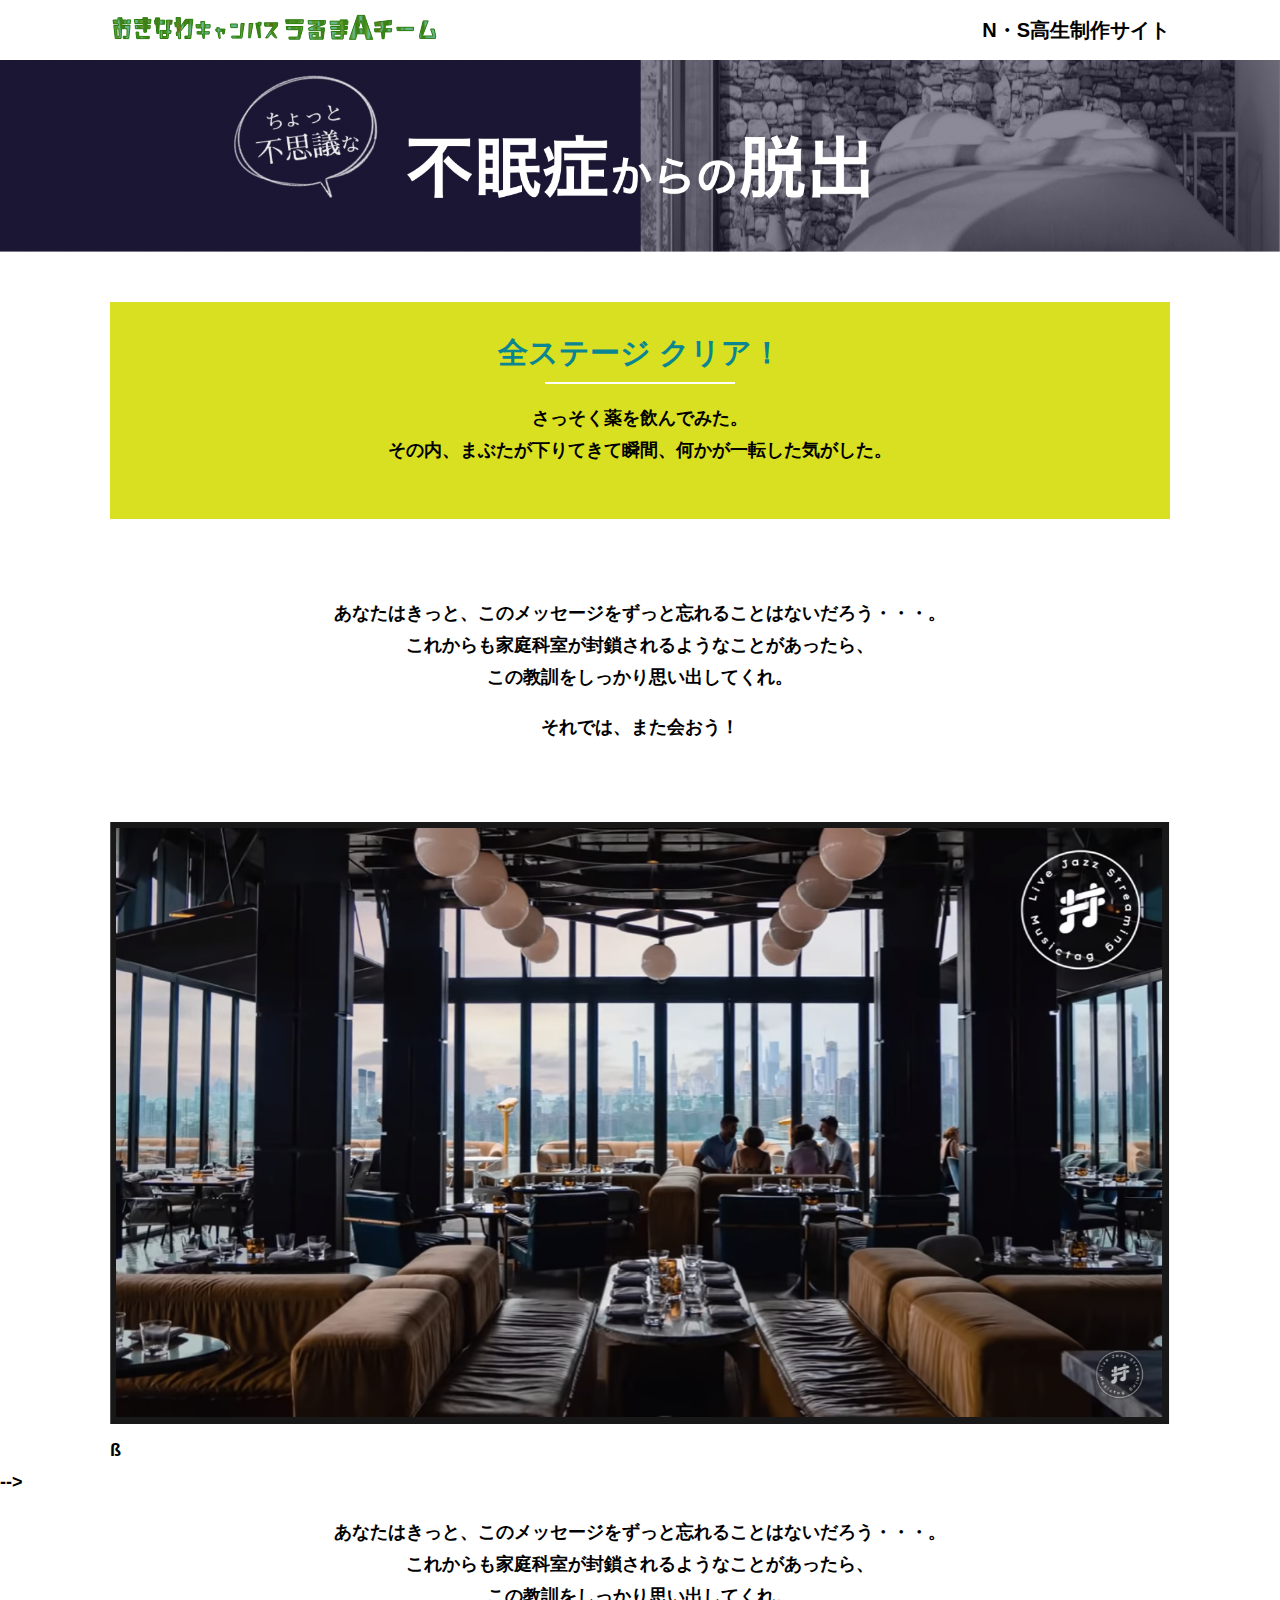
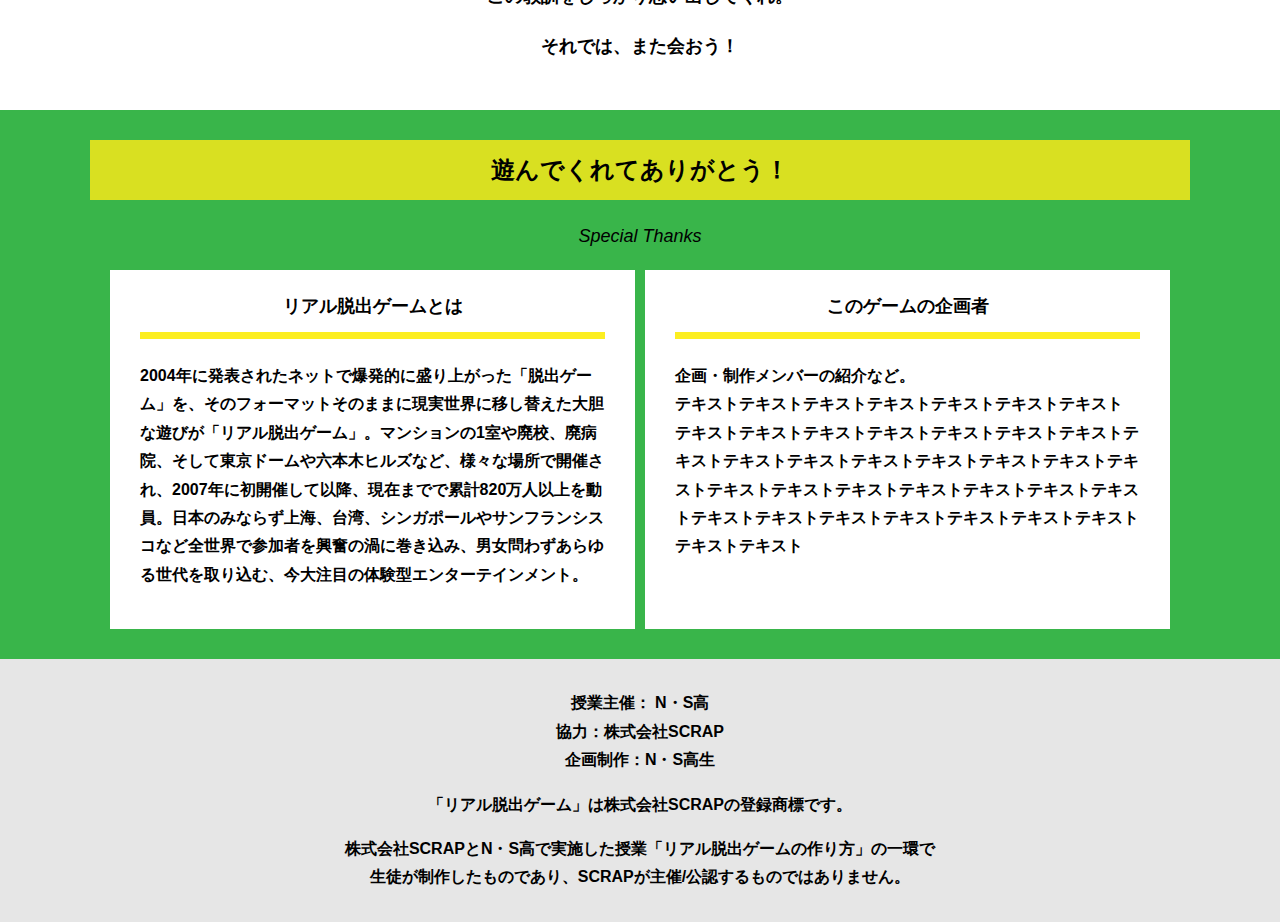
==== final.html @ 761018d3 "Update final.html" ====
<!DOCTYPE html>
<html lang="ja">
<head>
  <meta charset="UTF-8">
  <meta http-equiv="X-UA-Compatible" content="IE=edge">
  <meta name="viewport" content="width=device-width, initial-scale=1.0">
  <title>不眠症からの脱出 │ Project N</title>
  <link rel="stylesheet" href="assets/css/normalize.css">
  <link rel="stylesheet" href="assets/css/style.css">
</head>
<body>
  <header class="header">
    <div class="container">
      <div class="header__logo"><img src="assets/images/logo.svg" alt="チームロゴ"></div>
      <div class="header__name">N・S高生制作サイト</div>
    </div>
  </header>
  <main class="main final-page">
    <!-- タイトルエリア　ここから -->
    <h1 class="main-title"><img src="assets/images/header10.png" alt="封鎖された家庭科室からの脱出"></h1>
    <!-- タイトルエリア　ここまで -->
    <section class="section">
      <div class="container">
        <div class="box bg-color--subcolor">
          <h2 class="section-title--border">全ステージ クリア！</h2>
          <p class="text-center">さっそく薬を飲んでみた。<br>
            その内、まぶたが下りてきて瞬間、何かが一転した気がした。</p>
        </div>
      </div>
    </section>
    <section class="section">
        <p class="text-center">あなたはきっと、このメッセージをずっと忘れることはないだろう・・・。<br>
          これからも家庭科室が封鎖されるようなことがあったら、<br>
          この教訓をしっかり思い出してくれ。</p>
        <p class="text-center">それでは、また会おう！</p>
    </section>
    <section class="section">
      <div class="container">
          <figure class="image__container">
             <img src="assets/images/stage.png" alt="">
          </figure>

<!--  YouTube貼り付け
            <div class="youtube__container">
              <div class="youtube">
                <iframe width="560" height="315" src="https://www.youtube.com/embed/IRyJe-0Uie0?controls=0" title="YouTube video player" frameborder="0" allow="accelerometer; autoplay; clipboard-write; encrypted-media; gyroscope; picture-in-picture" allowfullscreen></iframe>
              </div>
            </div>
Youtube貼り付けここまで-->
          ß
      </div>
         -->
        <p class="text-center">あなたはきっと、このメッセージをずっと忘れることはないだろう・・・。<br>
          これからも家庭科室が封鎖されるようなことがあったら、<br>
          この教訓をしっかり思い出してくれ。</p>
        <p class="text-center">それでは、また会おう！</p>
      </div>
    </section>
    <section class="section bg-color--keycolor">
      <div class="container">
        <h2 class="section-title">遊んでくれてありがとう！</h2>
        <p class="font-eng text-center">Special Thanks</p>
        <div class="row">
          <div class="column">
            <div class="card">
              <h3 class="card__title">リアル脱出ゲームとは</h3>
              <p class="card__content">2004年に発表されたネットで爆発的に盛り上がった「脱出ゲーム」を、そのフォーマットそのままに現実世界に移し替えた大胆な遊びが「リアル脱出ゲーム」。マンションの1室や廃校、廃病院、そして東京ドームや六本木ヒルズなど、様々な場所で開催され、2007年に初開催して以降、現在までで累計820万人以上を動員。日本のみならず上海、台湾、シンガポールやサンフランシスコなど全世界で参加者を興奮の渦に巻き込み、男女問わずあらゆる世代を取り込む、今大注目の体験型エンターテインメント。</p>
            </div>
          </div>
          <div class="column">
            <div class="card">
              <h3 class="card__title">このゲームの企画者</h3>
              <p class="card__content">企画・制作メンバーの紹介など。<br>
                テキストテキストテキストテキストテキストテキストテキスト<br>
                テキストテキストテキストテキストテキストテキストテキストテキストテキストテキストテキストテキストテキストテキストテキストテキストテキストテキストテキストテキストテキストテキストテキストテキストテキストテキストテキストテキストテキストテキストテキスト</p>
            </div>
          </div>
        </div>
      </div>
    </section>
  </main>
  <footer class="footer section bg-color--gray">
    <div class="container">
        <p class="text-center">授業主催： N・S高<br>協力：株式会社SCRAP<br>企画制作：N・S高生</p>
        <p class="text-center">「リアル脱出ゲーム」は株式会社SCRAPの登録商標です。</p>
        <p class="text-center">株式会社SCRAPとN・S高で実施した授業「リアル脱出ゲームの作り方」の一環で<br>生徒が制作したものであり、SCRAPが主催/公認するものではありません。</p>
    </div>
  </footer>
</body>
</html>
---- assets/css/style.css ----
@charset "UTF-8";
/****************************
 * 共通CSSのテンプレートです。
*****************************/
*,
*::before,
*::after {
  -webkit-box-sizing: border-box;
          box-sizing: border-box;
}

html {
  font-size: 18px;
  -webkit-box-sizing: border-box;
          box-sizing: border-box;
}

body {
  overflow-x: hidden;
  font-family: "游ゴシック体", "Yu Gothic", YuGothic, "ヒラギノ角ゴ Pro", "Hiragino Kaku Gothic Pro", "メイリオ", "Meiryo", sans-serif;
  font-size: 18px;
  line-height: 1.77778;
  font-weight: bold;
  text-decoration: none;
  border: none;
  list-style: none;
  color: #000;
  margin: 0;
}

img {
  width: 100%;
}

figure {
  margin: 0;
}

figcaption {
  margin-top: 30px;
  font-size: 14px;
}

@media screen and (max-width: 767px) {
  figcaption {
    font-size: 13px;
  }
}

input[type=text] {
  font-size: 18px;
  border: none;
  padding: 25px 35px;
  display: block;
  margin: 0 auto;
  max-width: 580px;
  width: 100%;
}

::-webkit-input-placeholder {
  color: #999;
}

:-ms-input-placeholder {
  color: #999;
}

::-ms-input-placeholder {
  color: #999;
}

::placeholder {
  color: #999;
}

button {
  cursor: pointer;
  display: block;
  border: none;
  margin: 0 auto;
  background-color: #006837;
  color: #fff;
  width: 287px;
  height: 55px;
}

/*******************
* Layout
*******************/
.section {
  padding-top: 30px;
  padding-bottom: 30px;
}

.section--clear {
  /* ステージクリア画面 */
  position: fixed;
  display: none;
  /* 読み込み時に一瞬表示されるのを防ぐ */
  -webkit-box-pack: center;
      -ms-flex-pack: center;
          justify-content: center;
  -webkit-box-align: center;
      -ms-flex-align: center;
          align-items: center;
  top: 0;
  bottom: 0;
  left: 0;
  right: 0;
  z-index: 200;
}

.section--clear.isClear {
  display: -webkit-box;
  display: -ms-flexbox;
  display: flex;
}

.container {
  width: 1100px;
  padding-left: 20px;
  padding-right: 20px;
  margin: 0 auto;
}

@media screen and (max-width: 1100px) {
  .container {
    width: calc(100% - 40px);
  }
}

.row {
  display: -webkit-box;
  display: -ms-flexbox;
  display: flex;
  -ms-flex-line-pack: stretch;
      align-content: stretch;
  gap: 10px;
}

.row + .row {
  margin-top: 20px;
}

.column {
  width: 100%;
}

.card {
  background-color: #fff;
  margin-bottom: 20px;
  height: 100%;
}

.card__title {
  font-size: 18px;
  text-align: center;
  margin: 0;
  padding: 20px 30px;
  position: relative;
  cursor: pointer;
}

.card__content {
  -webkit-transition: all 0.3s;
  transition: all 0.3s;
  font-size: 16px;
  padding: 20px 30px;
  margin: 0;
  position: relative;
}

.card__content::before {
  display: block;
  content: '';
  width: calc(100% - 60px);
  height: 7px;
  background-color: #fcee21;
  position: absolute;
  top: -10px;
  left: 30px;
}

.hint-page .card {
  height: auto;
}

.hint-page .card__content {
  display: none;
  text-align: center;
}

.hint-page .card__arrow {
  position: absolute;
  top: calc(50% - 12px);
  right: 45px;
  -webkit-transform: rotate(90deg);
          transform: rotate(90deg);
  -webkit-transition: all 0.3s;
  transition: all 0.3s;
  fill: #009245;
  width: 12px;
  height: 24px;
}

.hint-page .card.is-open .card__content {
  display: block;
}

.hint-page .card.is-open .card__arrow {
  -webkit-transform: rotate(-90deg);
          transform: rotate(-90deg);
}

.box {
  padding: 35px 30px;
}

.youtube {
  position: relative;
  width: 100%;
  padding-top: 56.25%;
}

.youtube iframe {
  position: absolute;
  top: 0;
  left: 0;
  width: 100%;
  height: 100%;
}

.youtube__container {
  max-width: 800px;
  margin: 0 auto;
}

/*********************
* Color
*********************/
.bg-color--keycolor {
  background-color: #39b54a;
}

.bg-color--subcolor {
  background-color: #d9e021;
}

.bg-color--gray {
  background-color: #e6e6e6;
}

/*********************
* title
**********************/
.main-title {
  margin: 0;
}

.sub-title {
  text-align: center;
  font-size: 18px;
  line-height: 1.66667;
}

.sub-title__bg {
  background-color: #fcee21;
  padding-left: 1rem;
  padding-right: 1rem;
}

.section-title {
  font-size: 24px;
  line-height: 1.75;
  text-align: center;
  padding: 9px 20px;
  background-color: #d9e021;
  margin: 0 -20px 20px -20px;
}

.section-title__stage {
  display: inline-block;
  margin-right: 2rem;
}

.section-title--keycolorlight {
  background-color: #8cc63f;
}

.section-title--keycolorlight .section-title__stage {
  color: #fff;
}

.section-title--keycolor {
  background-color: #098692;
}

.section-title--story {
  width: 330px;
  margin: 0 auto 20px;
}

.section-title--border {
  position: relative;
  font-size: 30px;
  text-align: center;
  line-height: 1.06667;
  margin: 0;
  padding-bottom: 15px;
  color: #098692;
}

.section-title--border::after {
  position: absolute;
  bottom: 0;
  left: calc(50% - 95px);
  display: block;
  content: '';
  background-color: #fff;
  height: 2.6px;
  width: 190px;
}

/******************
* text
******************/
.font-eng {
  font-style: italic;
  font-weight: normal;
}

/*************************
* Button
*************************/
.btn {
  display: block;
  text-decoration: none;
  cursor: pointer;
  background-color: #006837;
  color: #fff;
  font-size: 24px;
  line-height: 1.54167;
  text-align: center;
  padding: 11.5px;
  width: calc(100% - 40px);
  max-width: 700px;
  margin: 10px auto;
  position: relative;
}

.btn:hover {
  opacity: 0.7;
}

.btn__arrow {
  position: absolute;
  top: calc(50% - 12px);
  right: 15px;
  fill: #fff;
  width: 12px;
  height: 24px;
}

/****************
* header
*****************/
.header {
  background-color: #fff;
  height: 60px;
}

.header .container {
  display: -webkit-box;
  display: -ms-flexbox;
  display: flex;
  -webkit-box-pack: justify;
      -ms-flex-pack: justify;
          justify-content: space-between;
  -webkit-box-align: center;
      -ms-flex-align: center;
          align-items: center;
  height: 100%;
}

.header__logo {
  width: 330px;
  height: 42px;
}

.header__name {
  font-size: 20px;
  line-height: 1.1;
}

.footer {
  font-size: 16px;
}

.footer p:first-child {
  margin-top: 0;
}

.footer p:last-child {
  margin-bottom: 0;
}

/********************
* main
********************/
.story__note {
  margin: 0;
}

.story__note__outer {
  width: 860px;
  display: -webkit-box;
  display: -ms-flexbox;
  display: flex;
  padding: 20px;
  margin: 20px auto;
  -webkit-box-pack: center;
      -ms-flex-pack: center;
          justify-content: center;
}

@media screen and (max-width: 940px) {
  .story__note__outer {
    width: 100%;
  }
}

.stage-column__container + .stage-column__container {
  border-top: 2px solid #fff;
}

.answer {
  font-size: 18px;
  margin-bottom: 20px;
  line-height: 80px;
  word-spacing: 20px;
}

.err-message {
  color: #c1272d;
  font-size: 18px;
  text-align: center;
}

.link-hint {
  text-align: center;
  display: block;
  margin-top: 20px;
}

.clear-message {
  background-color: #d9e021;
  padding: 30px 30px 60px;
  position: relative;
}

.clear-message__title {
  position: relative;
  display: block;
  text-align: center;
  color: #006837;
  font-size: 30px;
  padding-bottom: 10px;
  margin-bottom: 35px;
}

.clear-message__title::after {
  content: '';
  position: absolute;
  display: block;
  width: 183px;
  height: 2px;
  background-color: #fff;
  bottom: 0;
  left: calc(50% - (183px/2));
}

.clear-message__content {
  text-align: center;
}

.clear-message__btn {
  position: absolute;
  bottom: -30px;
  left: calc(50% - 144px);
  width: 288px;
  margin: 0;
}

/********************
* Utility
********************/
.text-center {
  text-align: center;
}

.text-left {
  text-align: left;
}

.text-right {
  text-align: right;
}

.hidden {
  display: none;
}
/*# sourceMappingURL=style.css.map */
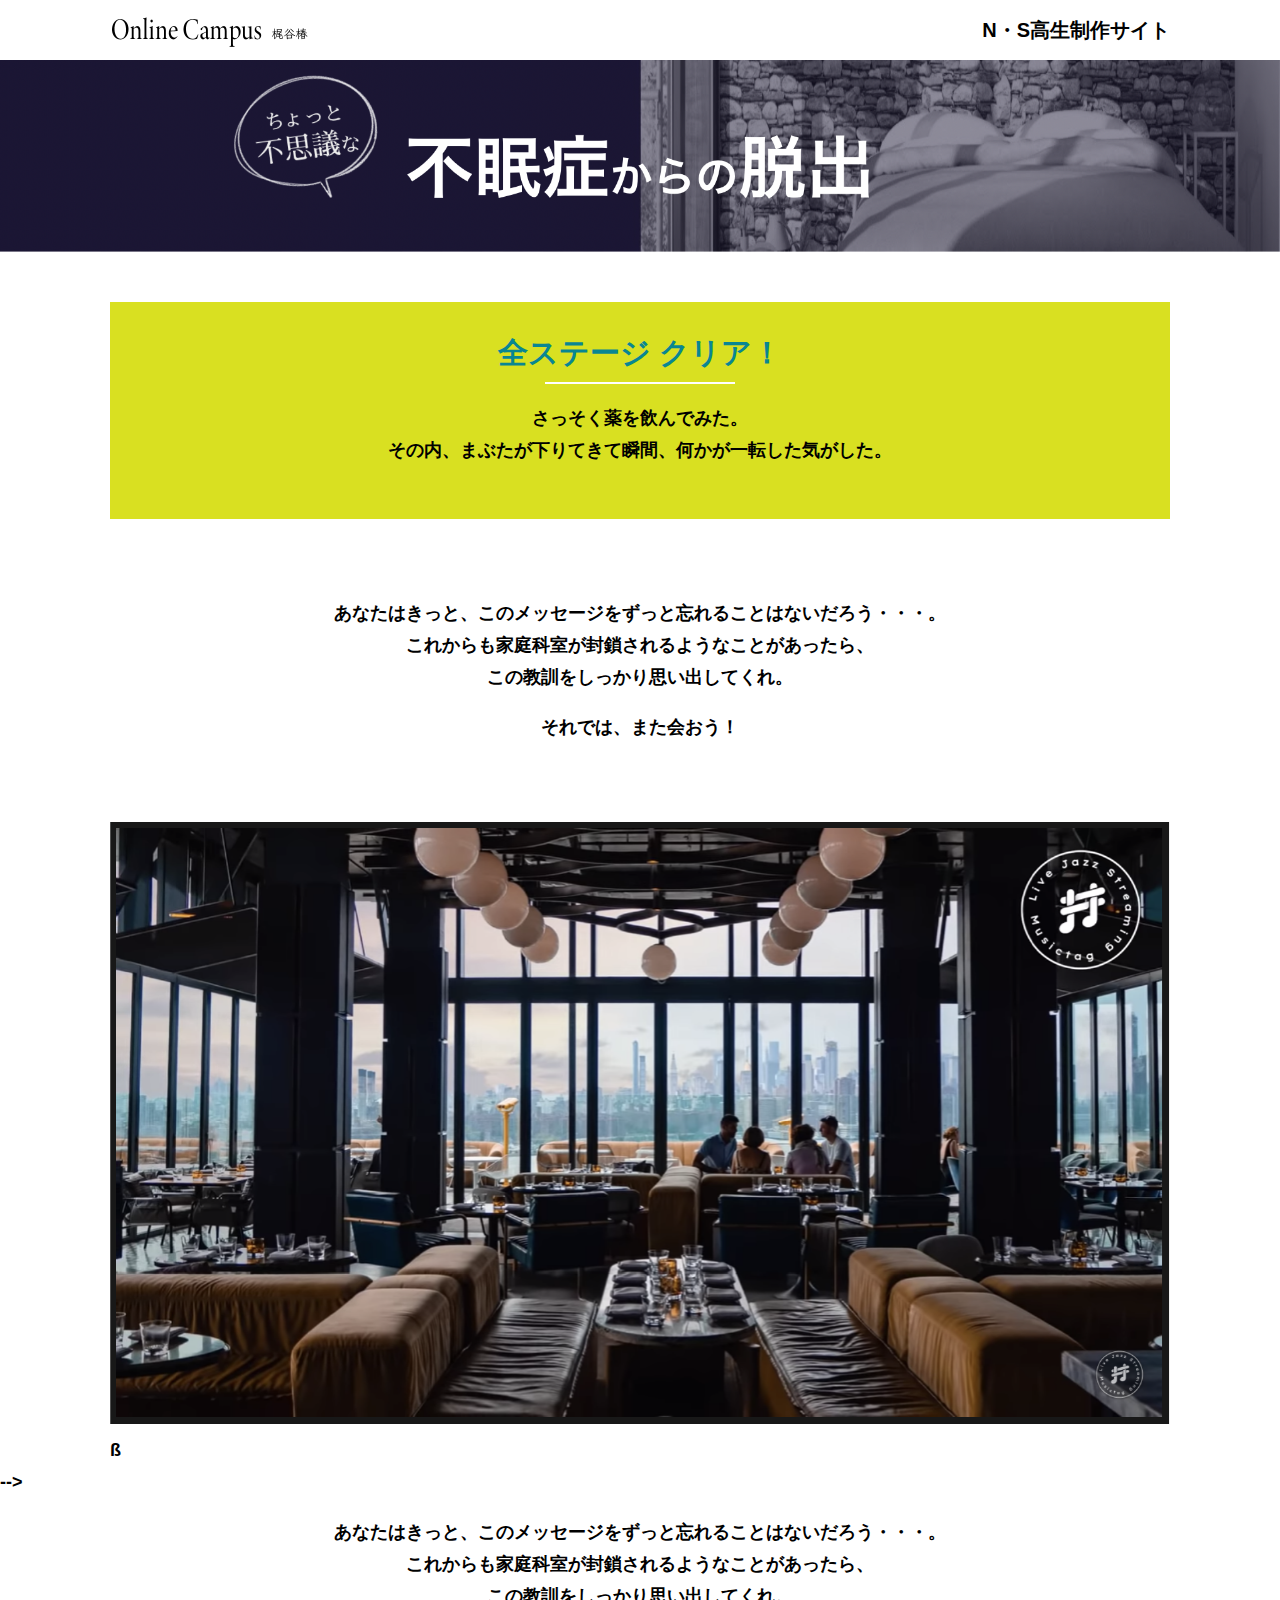
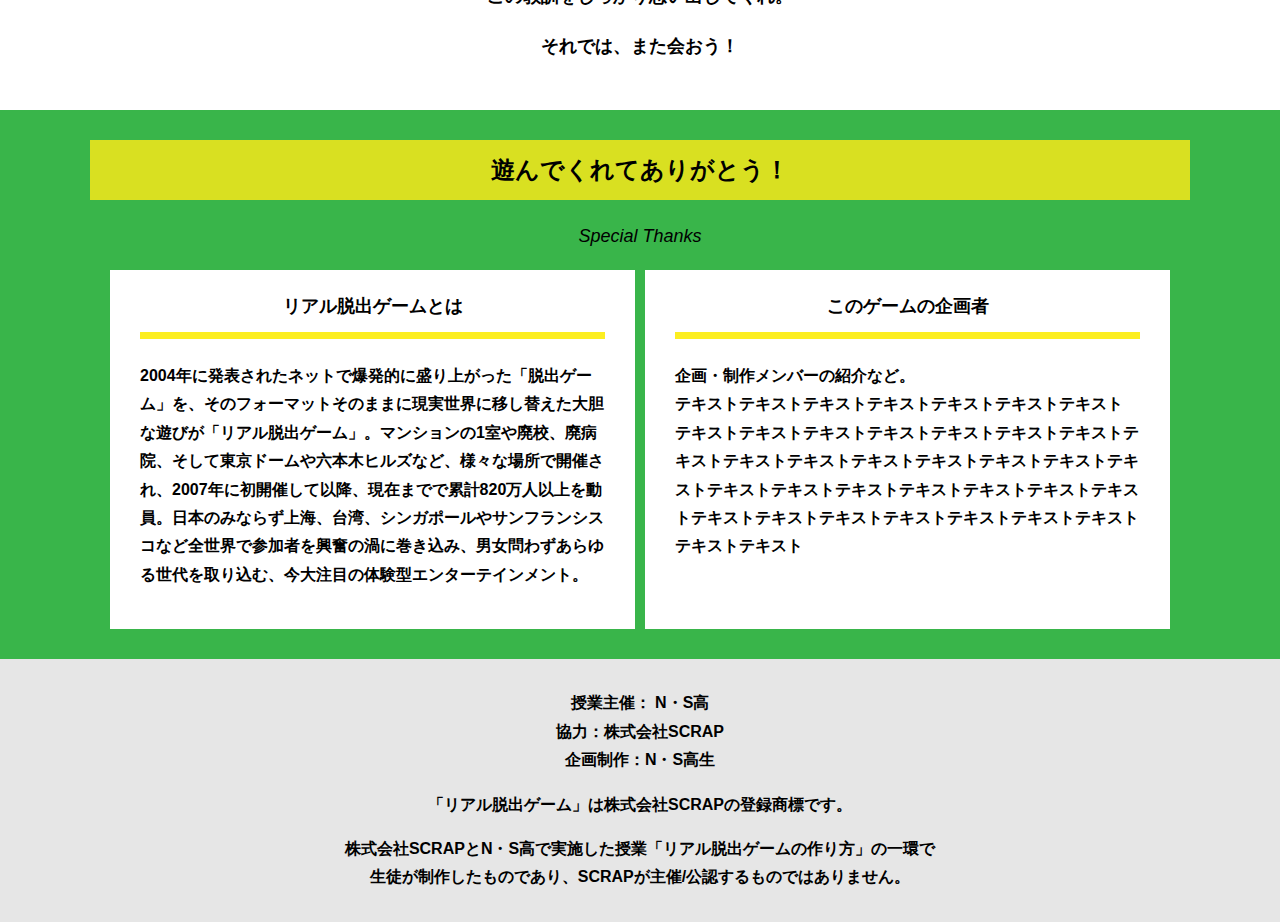
==== commit 18c98cb2: "Update final.html" ====
--- a/final.html
+++ b/final.html
@@ -11,7 +11,7 @@
 <body>
   <header class="header">
     <div class="container">
-      <div class="header__logo"><img src="assets/images/logo.svg" alt="チームロゴ"></div>
+      <div class="header__logo"><img src="assets/images/logo1.png" alt="チームロゴ"></div>
       <div class="header__name">N・S高生制作サイト</div>
     </div>
   </header>
--- a/assets/css/style.css
+++ b/assets/css/style.css
@@ -383,7 +383,7 @@
 }
 
 .header__logo {
-  width: 330px;
+  width: 200px;
   height: 42px;
 }
 
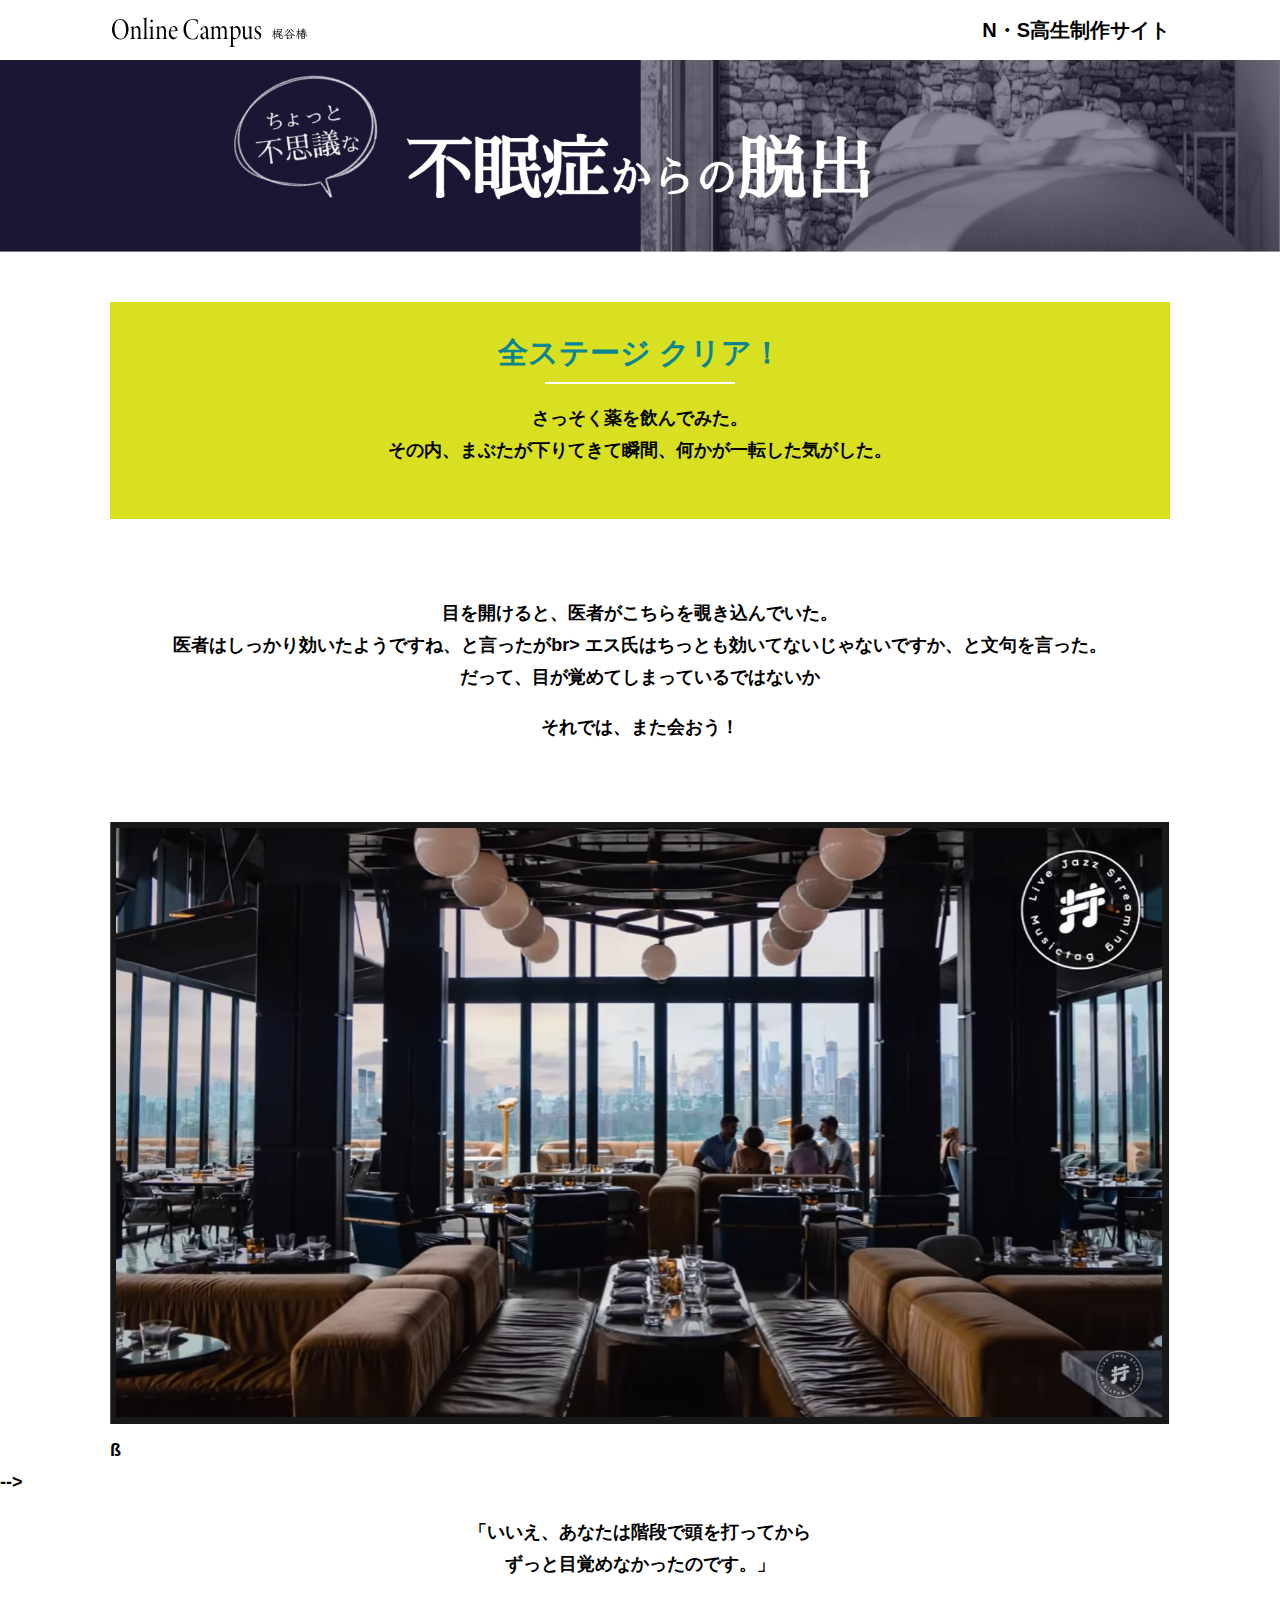
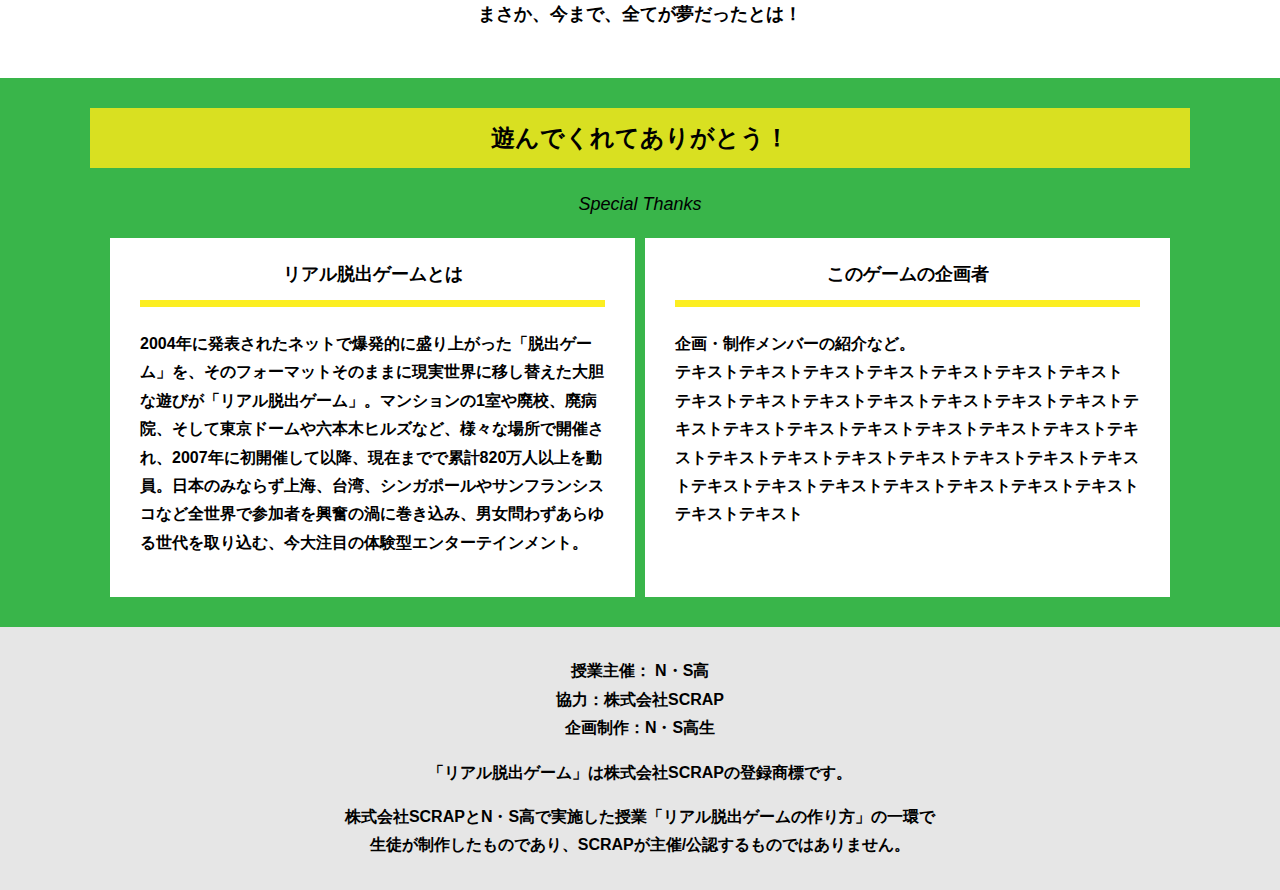
==== commit 2026e2f3: "Update final.html" ====
--- a/final.html
+++ b/final.html
@@ -29,9 +29,9 @@
       </div>
     </section>
     <section class="section">
-        <p class="text-center">あなたはきっと、このメッセージをずっと忘れることはないだろう・・・。<br>
-          これからも家庭科室が封鎖されるようなことがあったら、<br>
-          この教訓をしっかり思い出してくれ。</p>
+        <p class="text-center">目を開けると、医者がこちらを覗き込んでいた。<br>医者はしっかり効いたようですね、と言ったがbr>
+          エス氏はちっとも効いてないじゃないですか、と文句を言った。<br>
+          だって、目が覚めてしまっているではないか</p>
         <p class="text-center">それでは、また会おう！</p>
     </section>
     <section class="section">
@@ -50,10 +50,8 @@
           ß
       </div>
          -->
-        <p class="text-center">あなたはきっと、このメッセージをずっと忘れることはないだろう・・・。<br>
-          これからも家庭科室が封鎖されるようなことがあったら、<br>
-          この教訓をしっかり思い出してくれ。</p>
-        <p class="text-center">それでは、また会おう！</p>
+        <p class="text-center">「いいえ、あなたは階段で頭を打ってから<br>ずっと目覚めなかったのです。」</p>
+        <p class="text-center">まさか、今まで、全てが夢だったとは！</p>
       </div>
     </section>
     <section class="section bg-color--keycolor">
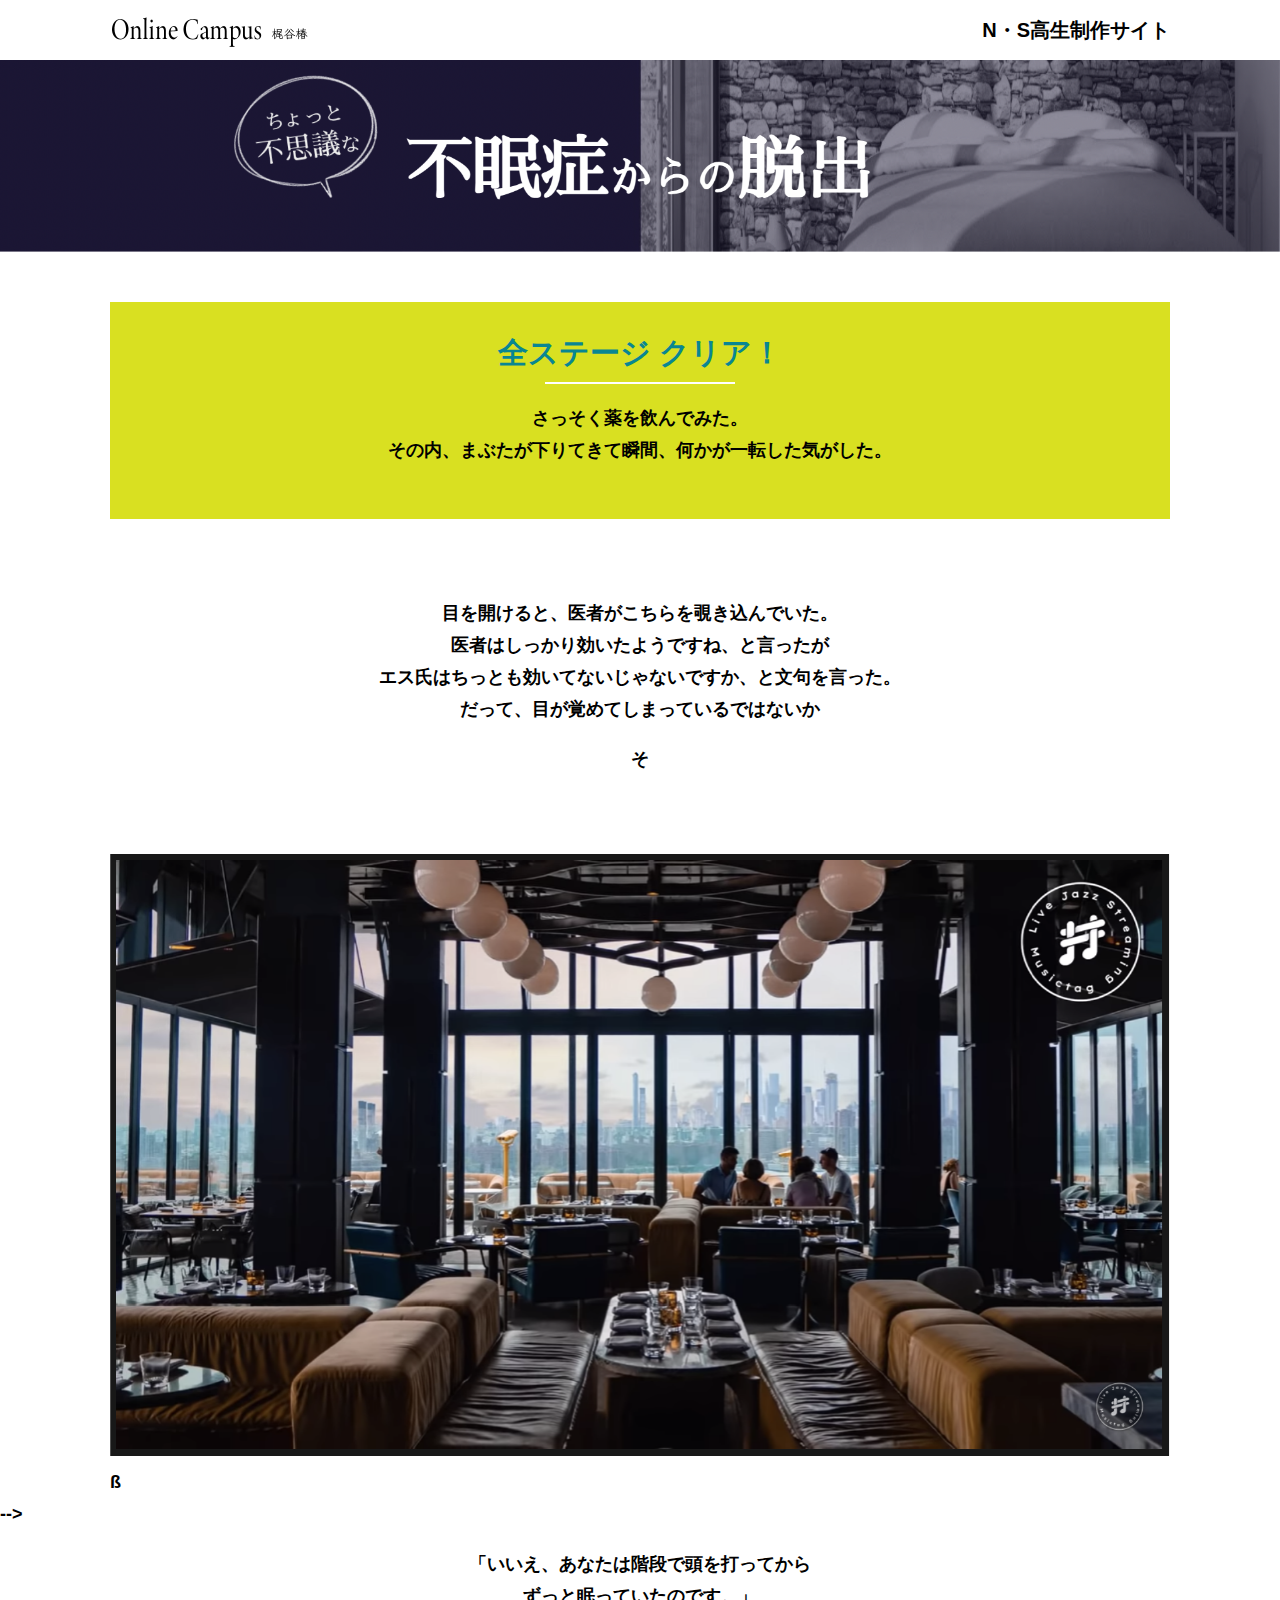
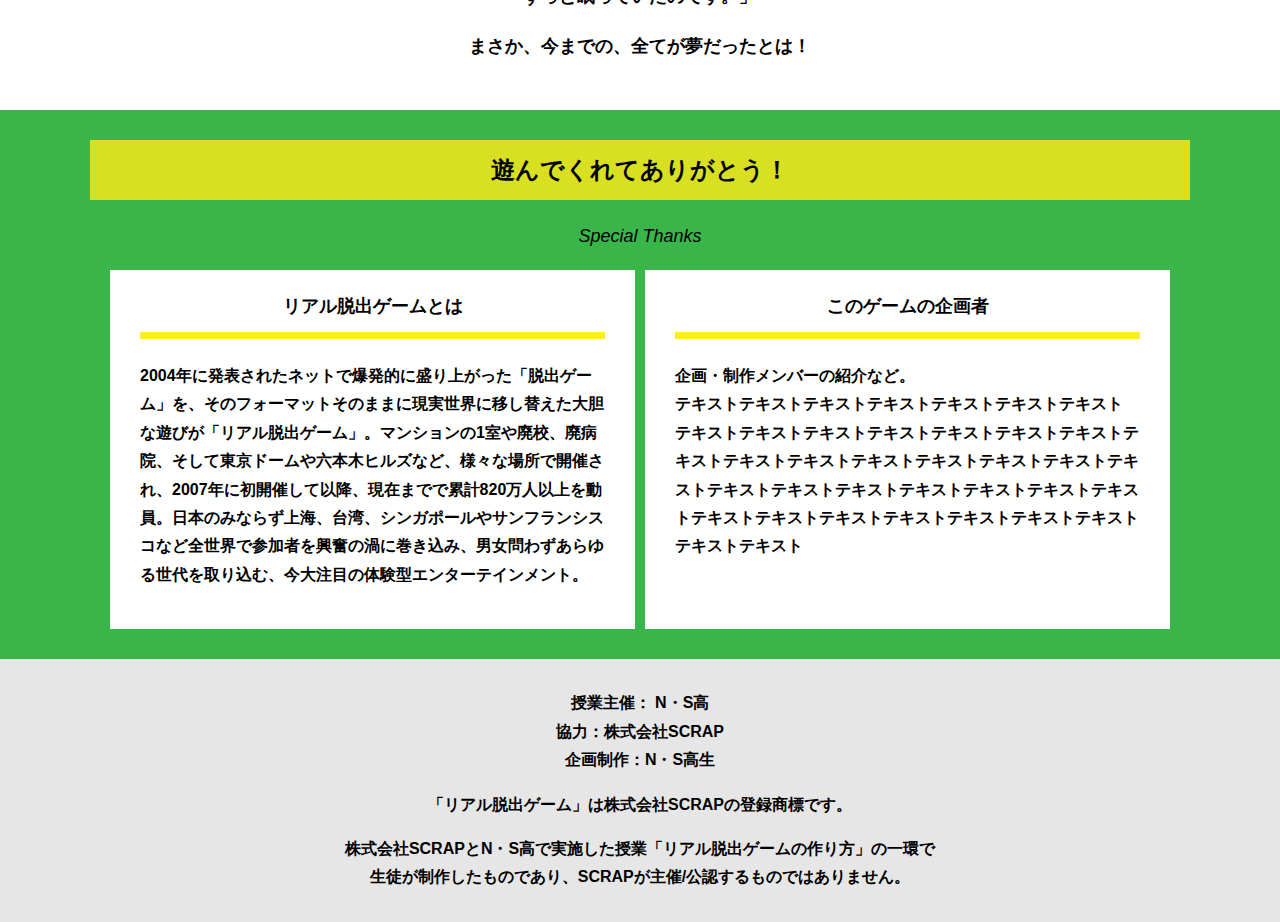
==== commit 1b7c7f89: "Update final.html" ====
--- a/final.html
+++ b/final.html
@@ -29,10 +29,10 @@
       </div>
     </section>
     <section class="section">
-        <p class="text-center">目を開けると、医者がこちらを覗き込んでいた。<br>医者はしっかり効いたようですね、と言ったがbr>
+        <p class="text-center">目を開けると、医者がこちらを覗き込んでいた。<br>医者はしっかり効いたようですね、と言ったが<br>
           エス氏はちっとも効いてないじゃないですか、と文句を言った。<br>
           だって、目が覚めてしまっているではないか</p>
-        <p class="text-center">それでは、また会おう！</p>
+        <p class="text-center">そ</p>
     </section>
     <section class="section">
       <div class="container">
@@ -50,8 +50,8 @@
           ß
       </div>
          -->
-        <p class="text-center">「いいえ、あなたは階段で頭を打ってから<br>ずっと目覚めなかったのです。」</p>
-        <p class="text-center">まさか、今まで、全てが夢だったとは！</p>
+        <p class="text-center">「いいえ、あなたは階段で頭を打ってから<br>ずっと眠っていたのです。」</p>
+        <p class="text-center">まさか、今までの、全てが夢だったとは！</p>
       </div>
     </section>
     <section class="section bg-color--keycolor">
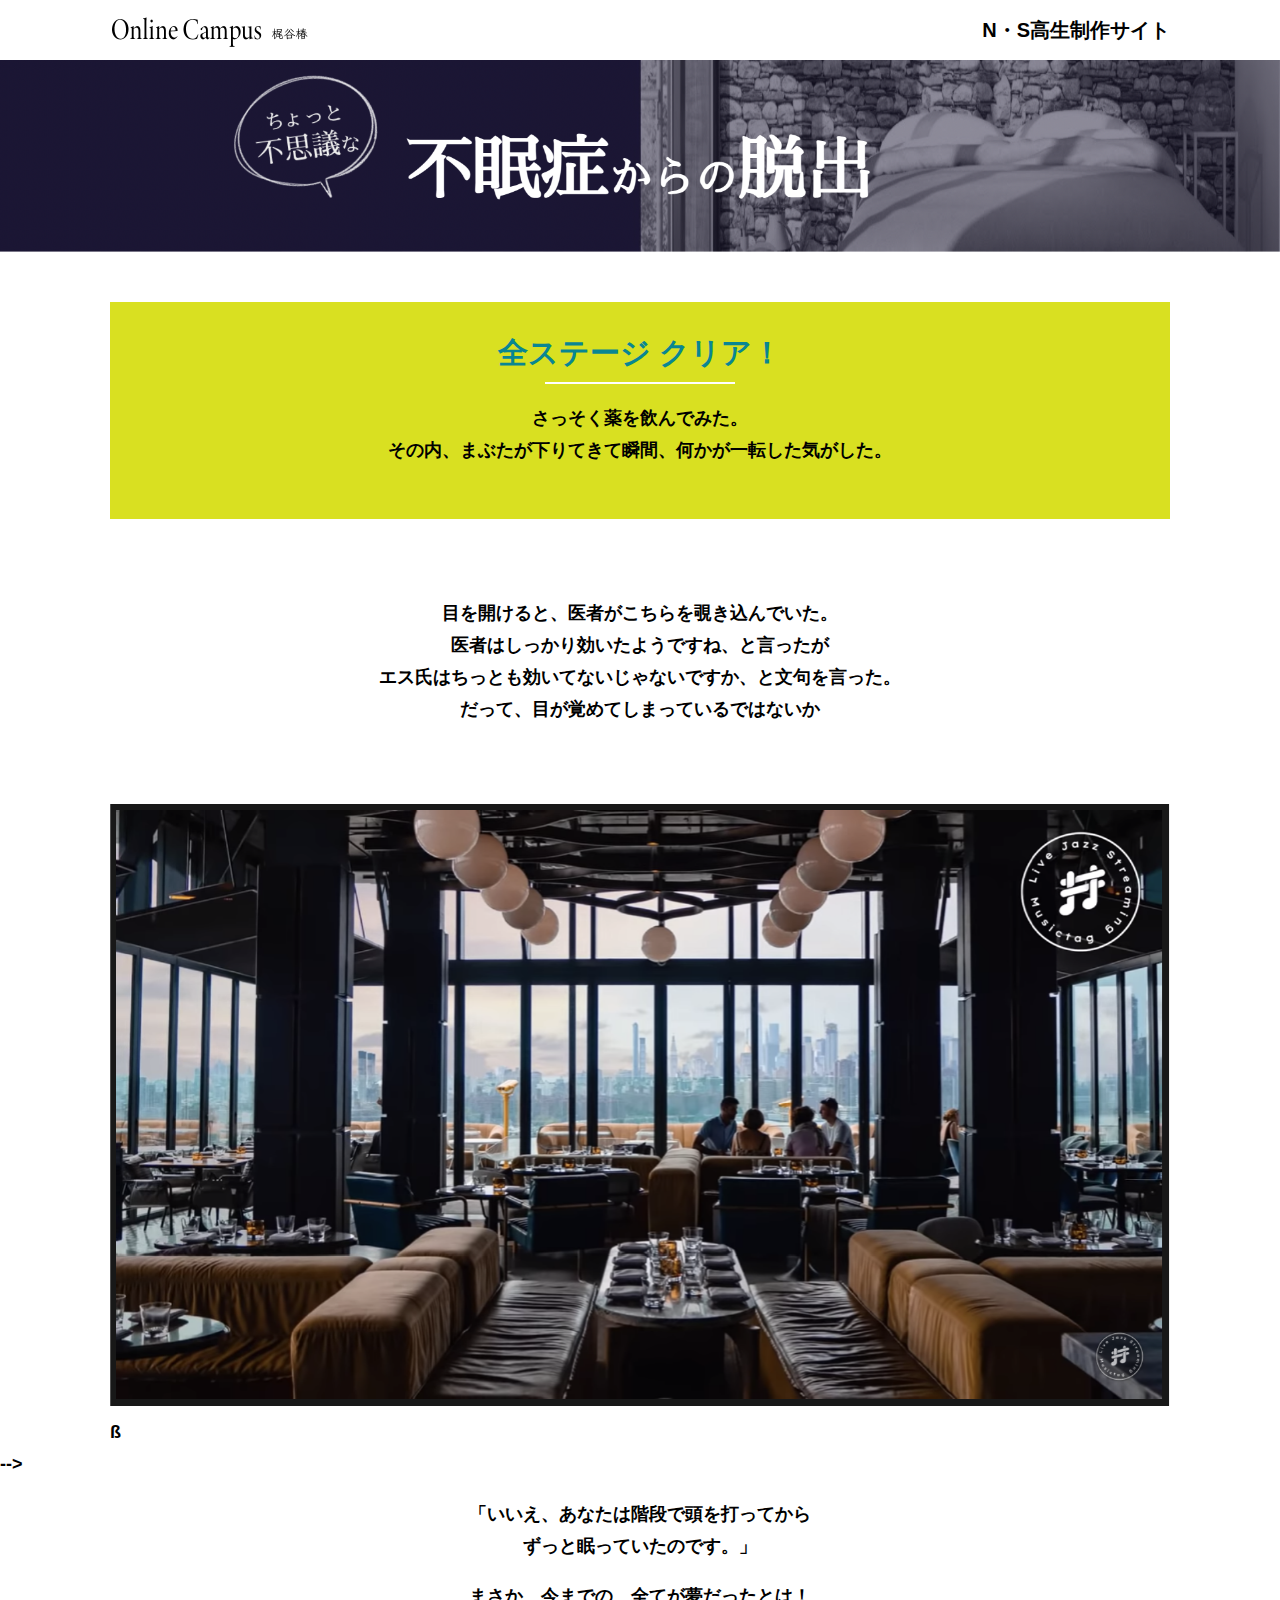
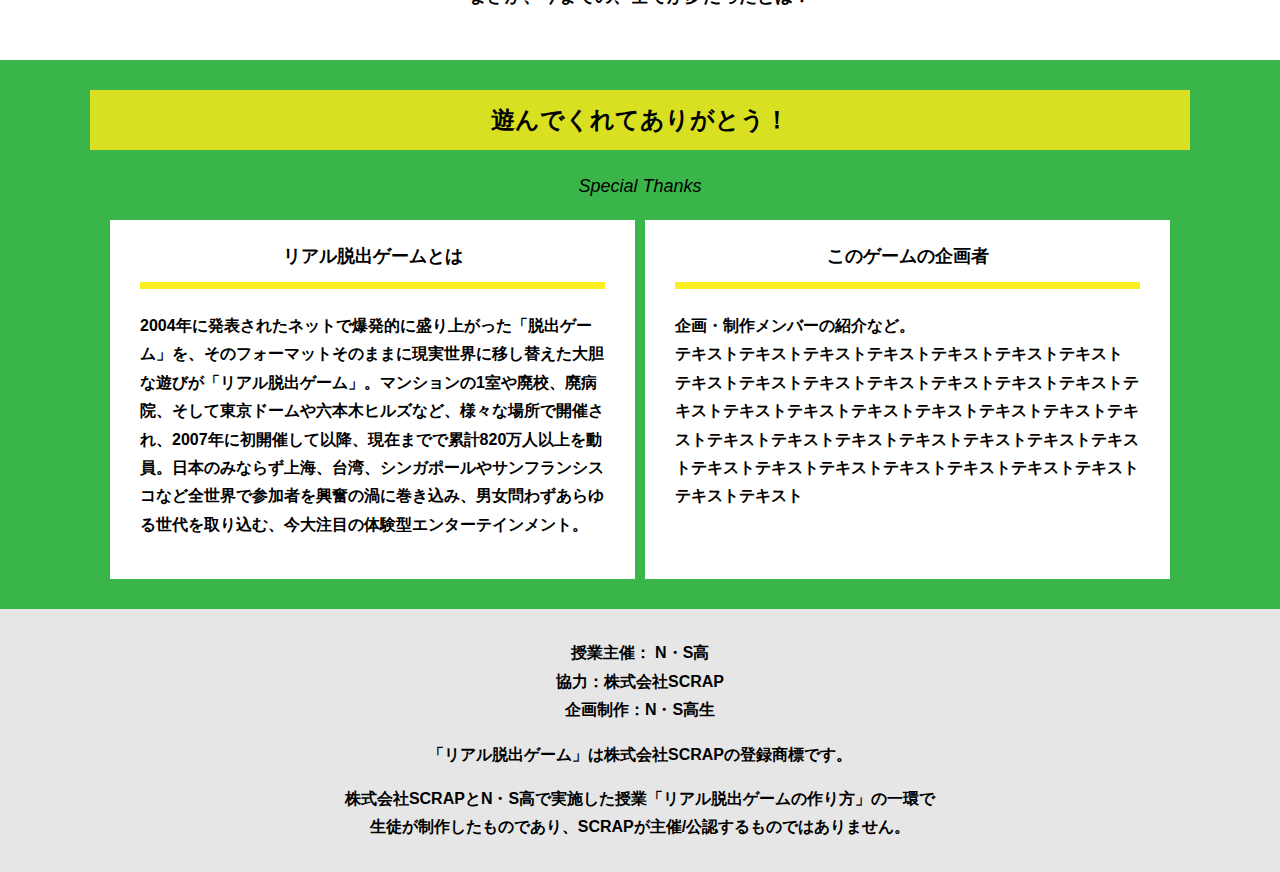
==== commit 2a8221ff: "Update final.html" ====
--- a/final.html
+++ b/final.html
@@ -32,7 +32,7 @@
         <p class="text-center">目を開けると、医者がこちらを覗き込んでいた。<br>医者はしっかり効いたようですね、と言ったが<br>
           エス氏はちっとも効いてないじゃないですか、と文句を言った。<br>
           だって、目が覚めてしまっているではないか</p>
-        <p class="text-center">そ</p>
+        <p class="text-center"></p>
     </section>
     <section class="section">
       <div class="container">
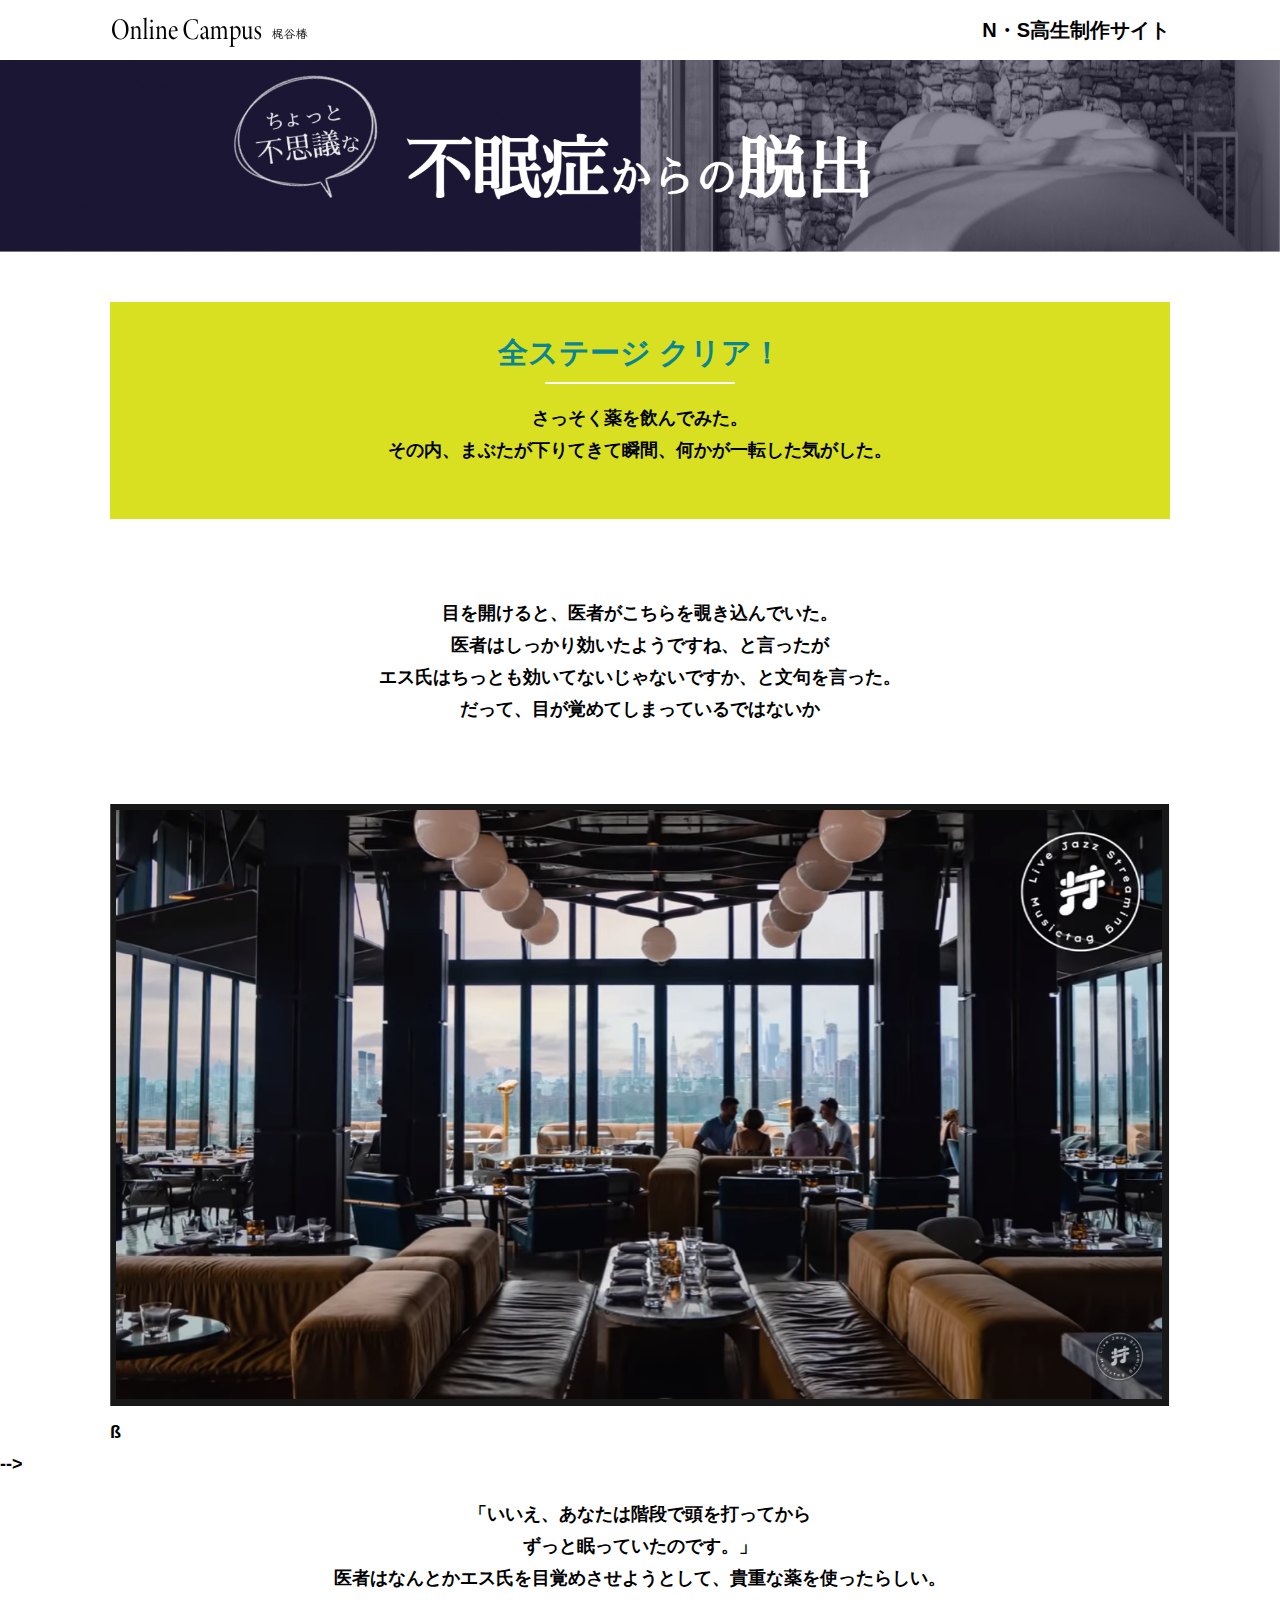
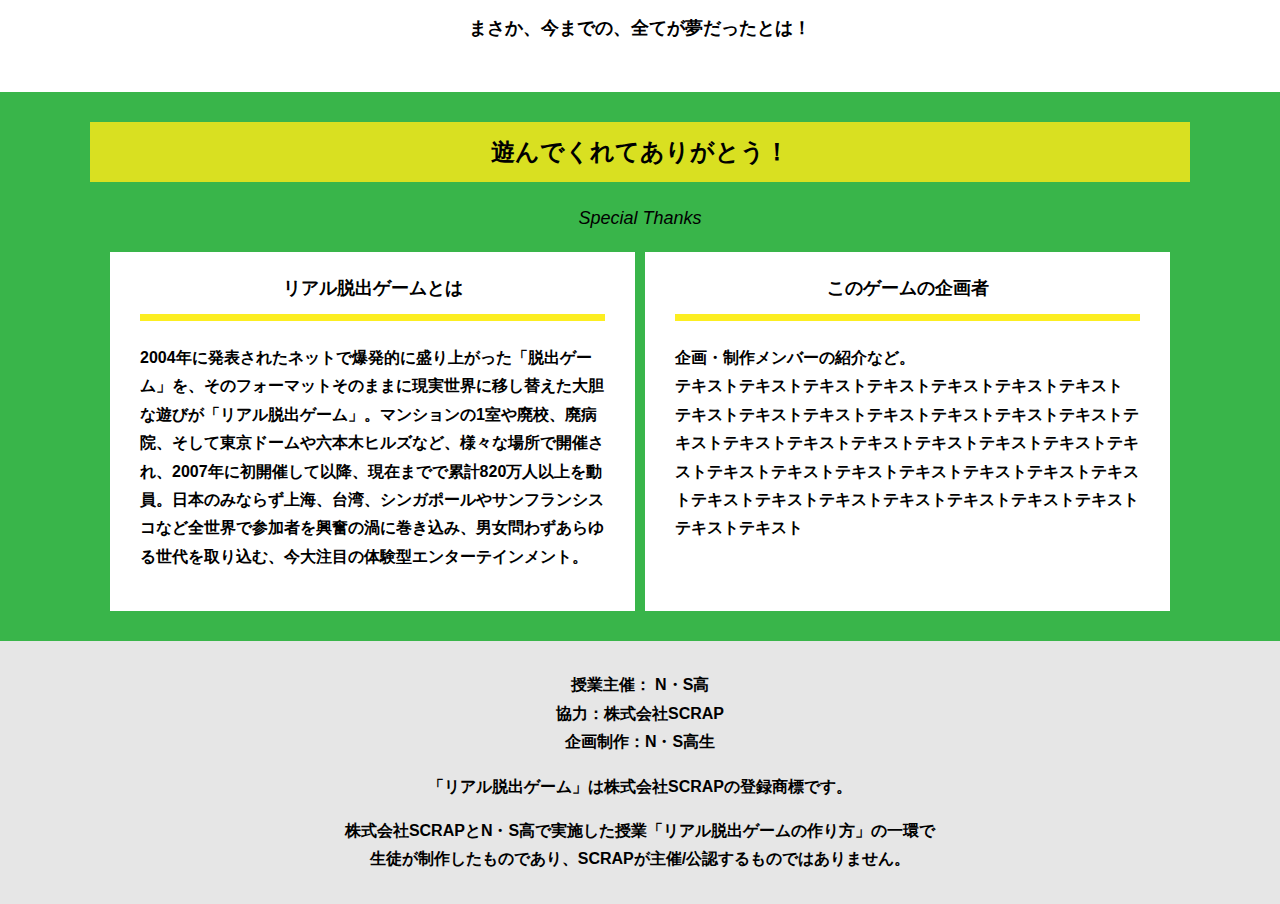
==== commit 94e40f98: "Update final.html" ====
--- a/final.html
+++ b/final.html
@@ -50,7 +50,7 @@
           ß
       </div>
          -->
-        <p class="text-center">「いいえ、あなたは階段で頭を打ってから<br>ずっと眠っていたのです。」</p>
+        <p class="text-center">「いいえ、あなたは階段で頭を打ってから<br>ずっと眠っていたのです。」<br>医者はなんとかエス氏を目覚めさせようとして、貴重な薬を使ったらしい。</p>
         <p class="text-center">まさか、今までの、全てが夢だったとは！</p>
       </div>
     </section>
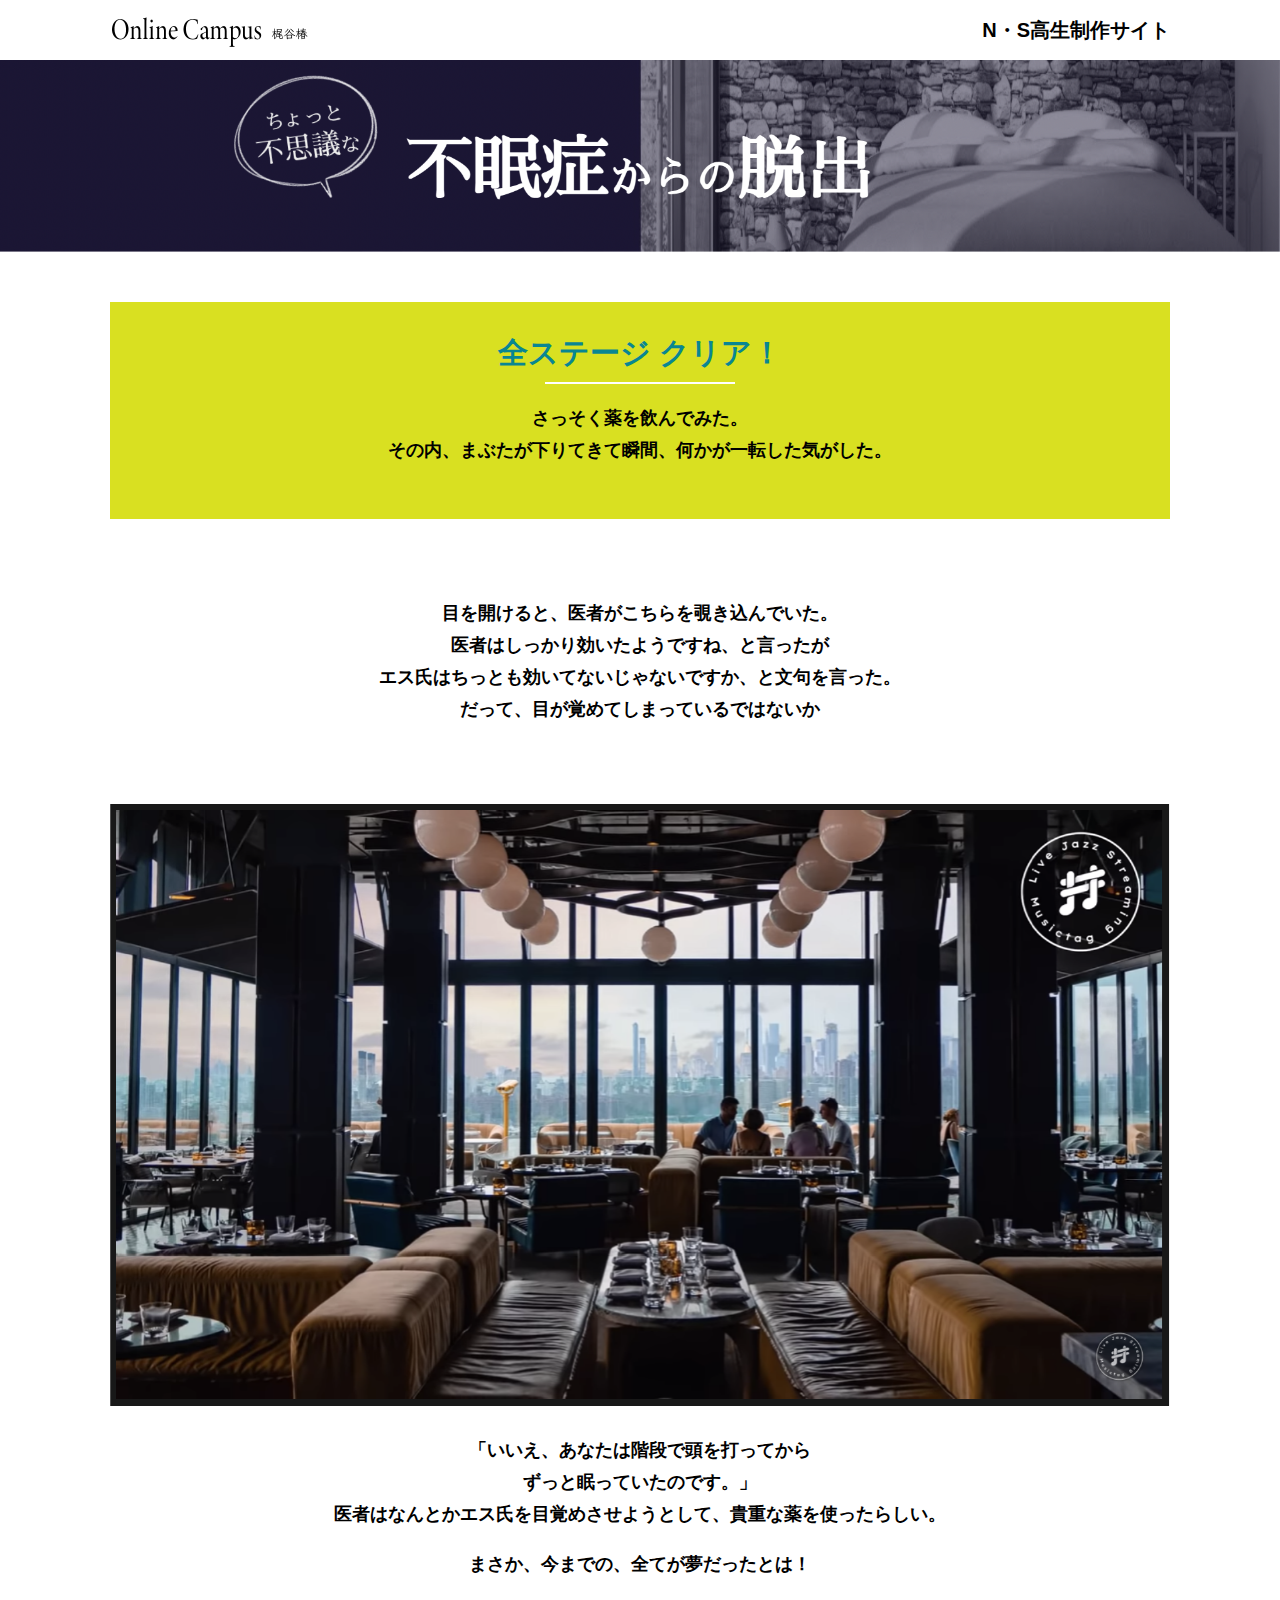
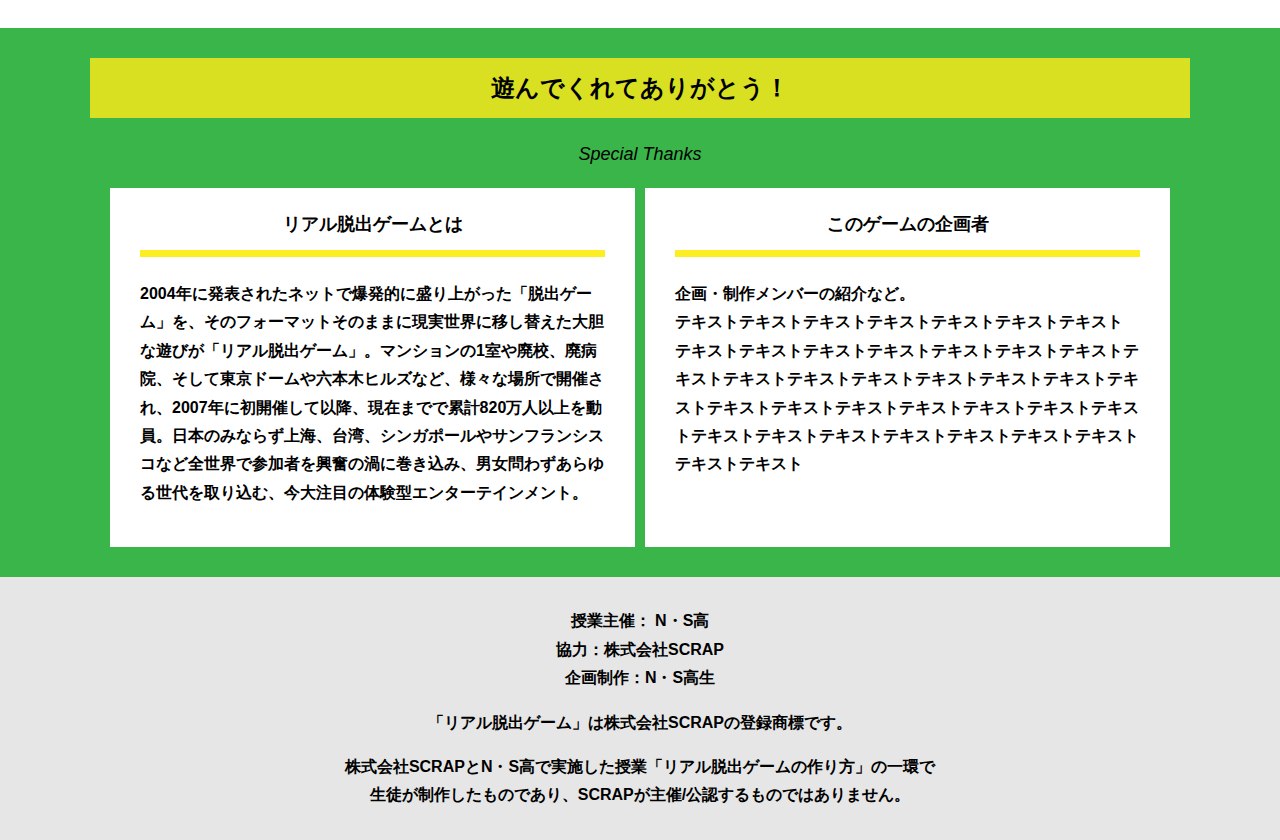
==== commit b5e0c3d3: "Update final.html" ====
--- a/final.html
+++ b/final.html
@@ -47,9 +47,9 @@
               </div>
             </div>
 Youtube貼り付けここまで-->
-          ß
+          
       </div>
-         -->
+        
         <p class="text-center">「いいえ、あなたは階段で頭を打ってから<br>ずっと眠っていたのです。」<br>医者はなんとかエス氏を目覚めさせようとして、貴重な薬を使ったらしい。</p>
         <p class="text-center">まさか、今までの、全てが夢だったとは！</p>
       </div>
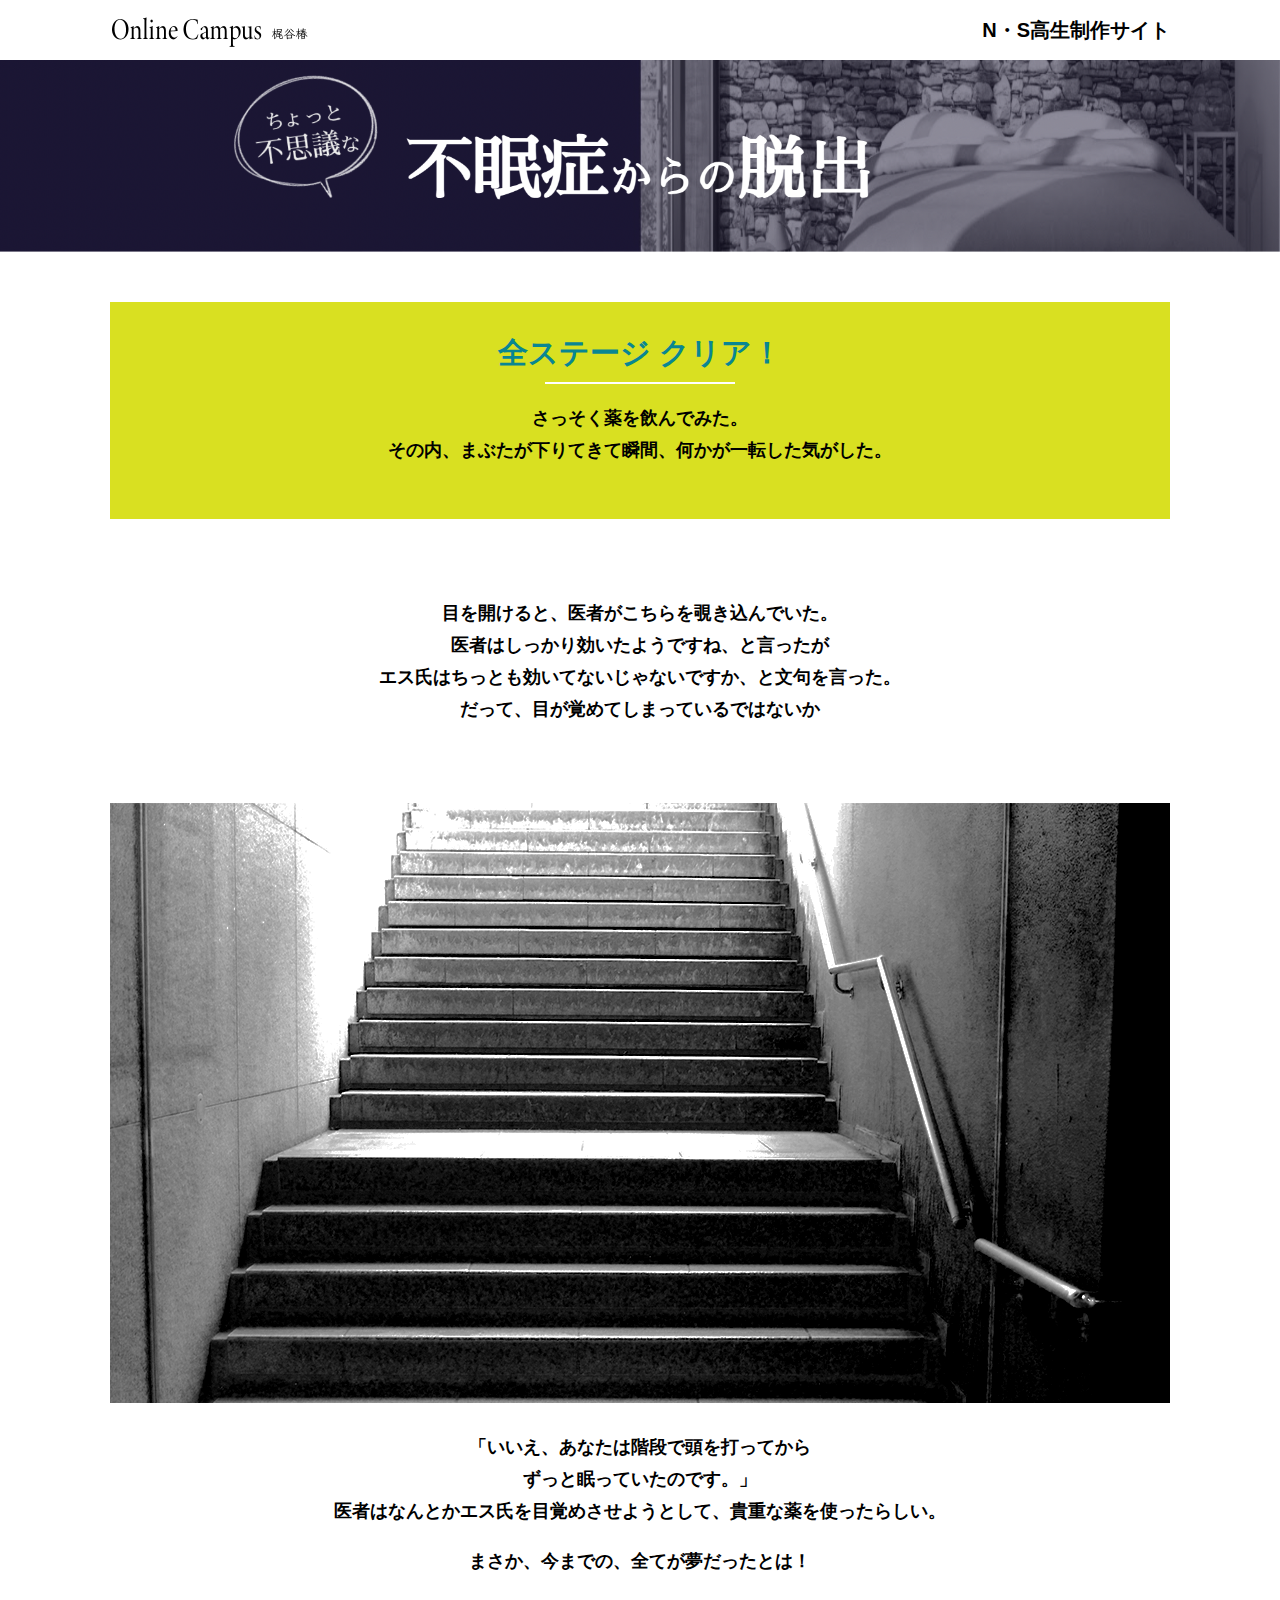
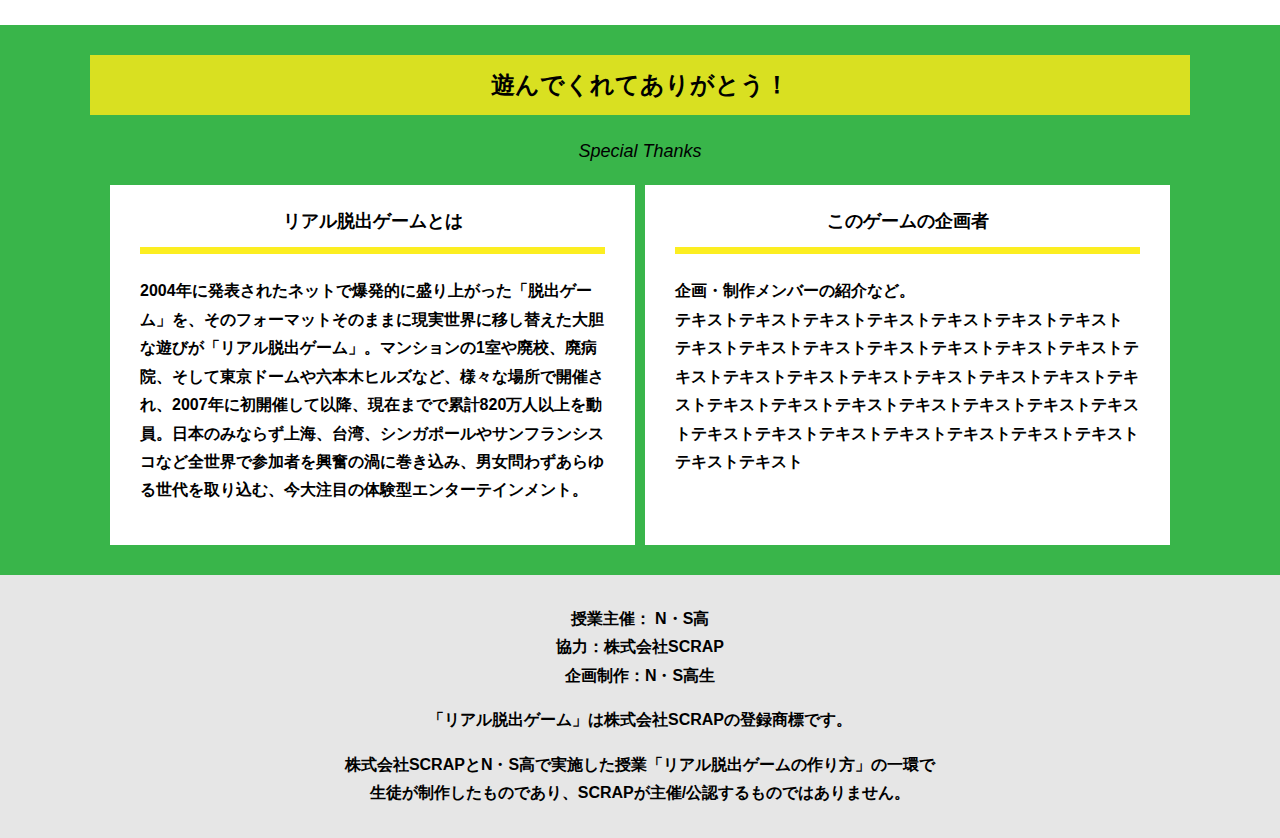
==== commit 7a02bb79: "Update final.html" ====
--- a/final.html
+++ b/final.html
@@ -37,7 +37,7 @@
     <section class="section">
       <div class="container">
           <figure class="image__container">
-             <img src="assets/images/stage.png" alt="">
+             <img src="assets/images/final1.png" alt="">
           </figure>
 
 <!--  YouTube貼り付け
